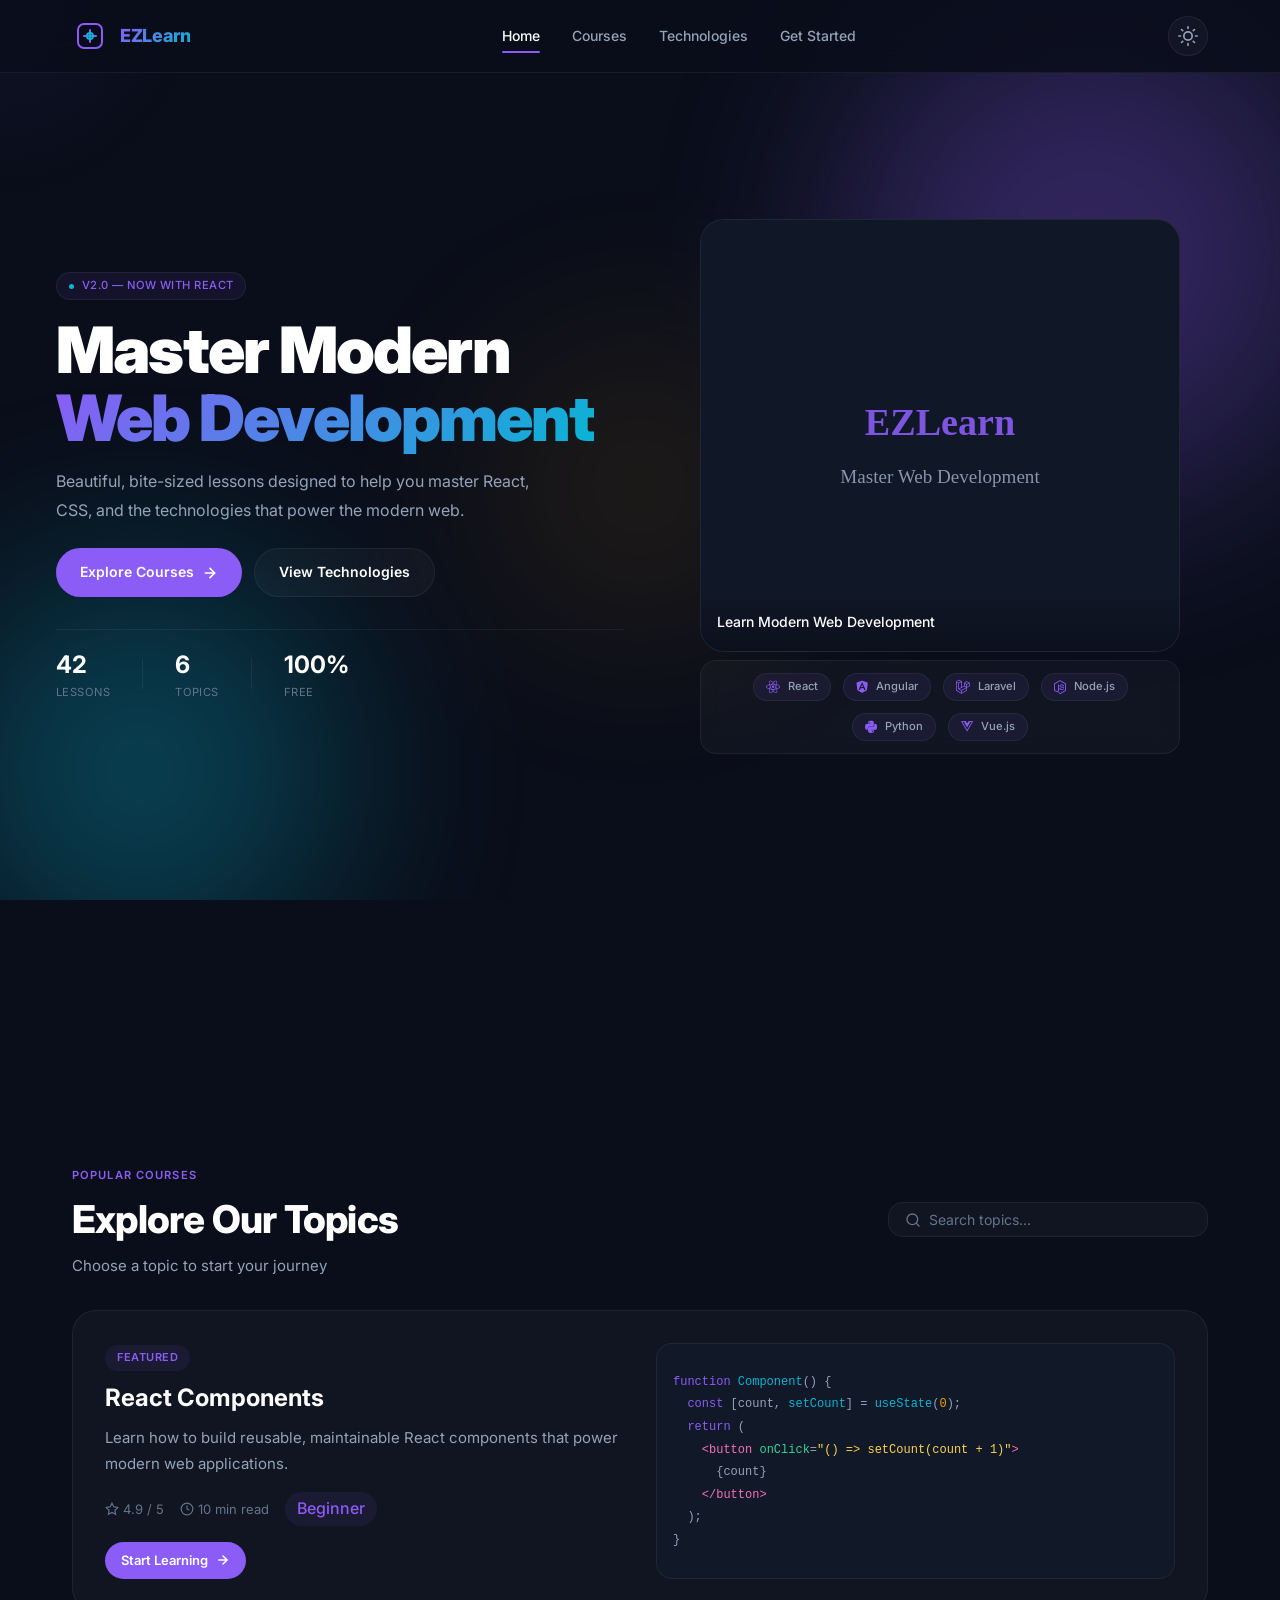
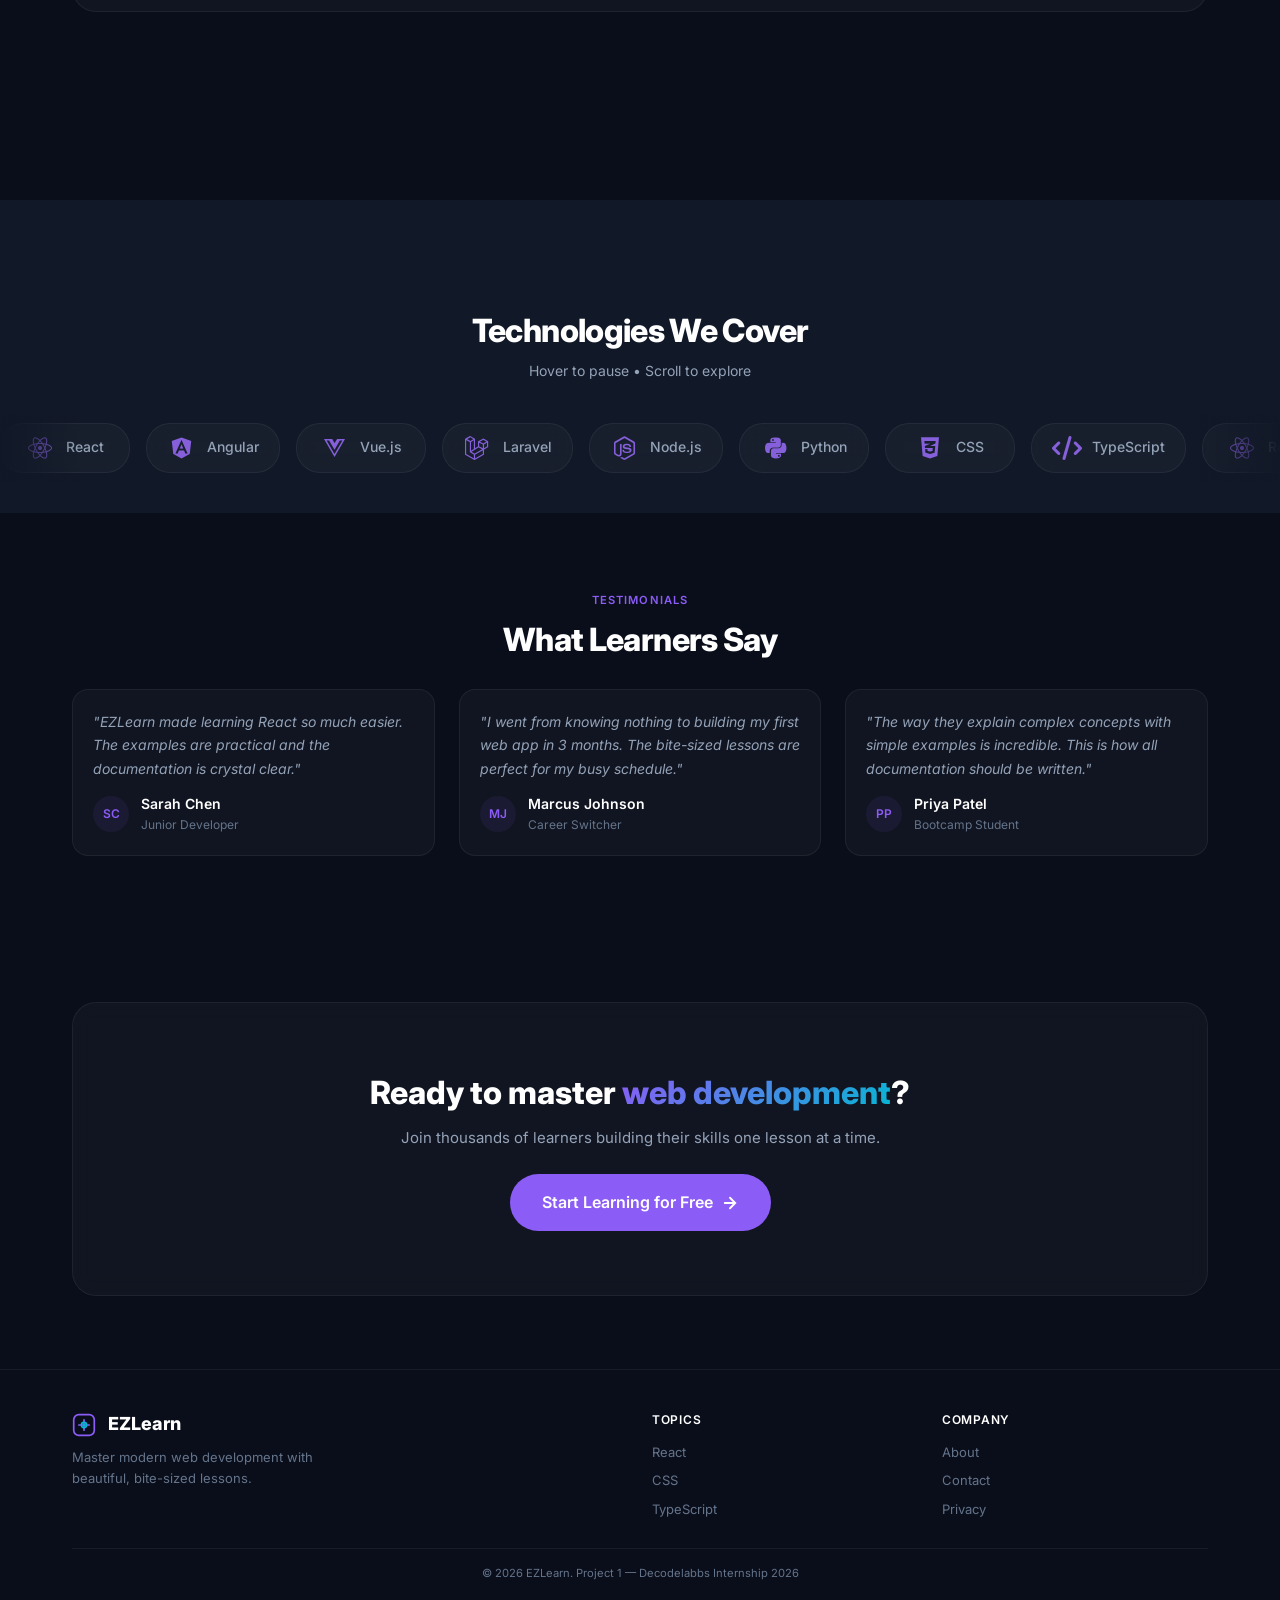
==== index.html @ 5c8d4ee7 "Week 1 Project is Done" ====
<!DOCTYPE html>
<html lang="en">
<head>
    <meta charset="UTF-8" />
    <meta name="viewport" content="width=device-width, initial-scale=1.0" />
    <meta name="description" content="EZLearn — Master modern web development with beautiful, bite-sized lessons." />
    <meta name="theme-color" content="#0A0E1A" />
    <title>EZLearn — Master Modern Web Development</title>
    <link href="https://fonts.googleapis.com/css2?family=Inter:wght@300;400;500;600;700;800;900&family=JetBrains+Mono:wght@400;500&display=swap" rel="stylesheet" />
    <link rel="stylesheet" href="https://cdnjs.cloudflare.com/ajax/libs/font-awesome/6.4.0/css/all.min.css" />
    <link rel="stylesheet" href="css/style.css">
</head>
<body>
    <div class="cursor-glow" id="cursorGlow"></div>

   <!-- NavBar -->
    <nav class="nav" role="navigation" aria-label="Main navigation">
        <div class="container nav-inner">
            <div class="nav-logo">
                <div class="nav-logo-icon">
                    <svg width="28" height="28" viewBox="0 0 28 28" fill="none">
                        <rect x="2" y="2" width="24" height="24" rx="6" stroke="#8B5CF6" stroke-width="2" />
                        <path d="M14 8L14 20M8 14L20 14" stroke="#8B5CF6" stroke-width="2" stroke-linecap="round" />
                        <circle cx="14" cy="14" r="3" stroke="#06B6D4" stroke-width="2" />
                        <circle cx="14" cy="14" r="1.5" fill="#06B6D4" />
                    </svg>
                </div>
                <span class="nav-logo-text">EZLearn</span>
            </div>

            <div class="nav-links">
                <a href="#home" class="nav-link nav-link--active">Home</a>
                <a href="#featured" class="nav-link">Courses</a>
                <a href="#tech-strip" class="nav-link">Technologies</a>
                <a href="#cta" class="nav-link">Get Started</a>
            </div>

            <div class="nav-controls">
                <button class="nav-theme-btn" id="themeToggle" aria-label="Toggle theme">
                    <svg width="20" height="20" viewBox="0 0 24 24" fill="none" stroke="currentColor" stroke-width="2" stroke-linecap="round">
                        <circle cx="12" cy="12" r="5" />
                        <path d="M12 1v2M12 21v2M4.22 4.22l1.42 1.42M18.36 18.36l1.42 1.42M1 12h2M21 12h2M4.22 19.78l1.42-1.42M18.36 5.64l1.42-1.42" />
                    </svg>
                </button>
                <button class="nav-menu-btn" id="toggleMenu" aria-label="Toggle menu">
                    <svg width="24" height="24" viewBox="0 0 24 24" fill="none" stroke="currentColor" stroke-width="2" stroke-linecap="round">
                        <path d="M3 12h18M3 6h18M3 18h18" />
                    </svg>
                </button>
            </div>
        </div>
    </nav>

    <div class="mobile-menu" id="mobileMenu">
        <ul>
            <li><a href="#home" class="nav-link nav-link--active">Home</a></li>
            <li><a href="#featured" class="nav-link">Courses</a></li>
            <li><a href="#tech-strip" class="nav-link">Technologies</a></li>
            <li><a href="#cta" class="nav-link">Get Started</a></li>
        </ul>
    </div>

   <!-- Hero section -->
    <section class="hero section-snap" id="home" aria-label="Hero section">
        <div class="container hero-inner">
            <div class="hero-orb hero-orb--1"></div>
            <div class="hero-orb hero-orb--2"></div>
            <div class="hero-orb hero-orb--3"></div>

            <!-- Left Content -->
            <div class="hero-content">
                <span class="hero-badge">
                    <span class="hero-badge-dot"></span>
                    v2.0 — Now with React
                </span>

                <h1 class="hero-title">
                    Master Modern
                    <span class="hero-title-highlight">Web Development</span>
                </h1>

                <p class="hero-subtitle">
                    Beautiful, bite-sized lessons designed to help you master React,
                    CSS, and the technologies that power the modern web.
                </p>

                <div class="hero-actions">
                    <a href="#featured" class="btn btn--primary btn--arrow">
                        Explore Courses
                        <svg width="16" height="16" viewBox="0 0 24 24" fill="none" stroke="currentColor" stroke-width="2.5" stroke-linecap="round">
                            <path d="M5 12h14M12 5l7 7-7 7" />
                        </svg>
                    </a>
                    <a href="#tech-strip" class="btn btn--glass">View Technologies</a>
                </div>

                <div class="hero-stats">
                    <div class="hero-stat">
                        <span class="hero-stat-number" id="statCount">0</span>
                        <span class="hero-stat-label">Lessons</span>
                    </div>
                    <div class="hero-stat-divider"></div>
                    <div class="hero-stat">
                        <span class="hero-stat-number">6</span>
                        <span class="hero-stat-label">Topics</span>
                    </div>
                    <div class="hero-stat-divider"></div>
                    <div class="hero-stat">
                        <span class="hero-stat-number">100%</span>
                        <span class="hero-stat-label">Free</span>
                    </div>
                </div>
            </div>

            <!-- Right - Image Tech Strip -->
            <div class="hero-visual">
                <div class="hero-image-wrapper">
                    <img src="data:image/svg+xml,%3Csvg xmlns='http://www.w3.org/2000/svg' viewBox='0 0 400 360'%3E%3Crect fill='%23111827' width='400' height='360'/%3E%3Ctext x='200' y='180' text-anchor='middle' fill='%238B5CF6' font-family='Inter' font-size='32' font-weight='700'%3EEZLearn%3C/text%3E%3Ctext x='200' y='220' text-anchor='middle' fill='%2394A3B8' font-family='Inter' font-size='16'%3EMaster Web Development%3C/text%3E%3C/svg%3E" alt="EZLearn - Web Development" />
                    <div class="hero-image-overlay">
                        <span>Learn Modern Web Development</span>
                    </div>
                </div>

                <!-- Tech Strip Below Image -->
                <div class="hero-tech-strip" id="heroTechStrip">
                    <!-- Rendered by JavaScript -->
                </div>
            </div>
        </div>
    </section>

    <!-- Course section  -->
    <section class="featured-section section-snap" id="featured" aria-label="Featured courses">
        <div class="container featured-section-inner">
            <div class="featured-header">
                <div class="featured-header-top">
                    <div class="featured-header-left">
                        <div class="section-header">
                            <span class="section-header-label">Popular Courses</span>
                            <h2 class="section-header-title">Explore Our Topics</h2>
                            <p class="section-header-subtitle">Choose a topic to start your journey</p>
                        </div>
                    </div>
                    <div class="featured-header-right">
    <!-- Search elements -->
    <div class="search-container-wrapper">
        <div class="search-box">
            <svg class="search-box-icon" width="16" height="16" viewBox="0 0 24 24" fill="none" stroke="currentColor" stroke-width="2" stroke-linecap="round">
                <circle cx="11" cy="11" r="8" />
                <path d="M21 21l-4.35-4.35" />
            </svg>
            <input type="text" class="search-box-input" id="searchInput" placeholder="Search topics..." aria-label="Search for topics" />  
        </div>

        <div class="searchResults" id="searchResults">
            <ul id="searchResultsList"></ul>
        </div>
    </div>

    <!-- <a href="#" class="btn btn--primary btn--sm btn--arrow">
        All Courses
        <svg width="14" height="14" viewBox="0 0 24 24" fill="none" stroke="currentColor" stroke-width="2.5" stroke-linecap="round">
            <path d="M5 12h14M12 5l7 7-7 7" />
        </svg>
    </a> -->
</div>

                </div>
            </div>

            <!-- Featured Course Card -->
            <div class="featured-card glass">
                <div class="featured-card-content">
                    <span class="featured-card-tag">Featured</span>
                    <h3 class="featured-card-title">React Components</h3>
                    <p class="featured-card-description">
                        Learn how to build reusable, maintainable React components that
                        power modern web applications.
                    </p>
                    <div class="featured-card-meta">
                        <span class="featured-card-meta-item">
                            <svg width="14" height="14" viewBox="0 0 24 24" fill="none" stroke="currentColor" stroke-width="2">
                                <polygon points="12 2 15.09 8.26 22 9.27 17 14.14 18.18 21.02 12 17.77 5.82 21.02 7 14.14 2 9.27 8.91 8.26 12 2" />
                            </svg>
                            4.9 / 5
                        </span>
                        <span class="featured-card-meta-item">
                            <svg width="14" height="14" viewBox="0 0 24 24" fill="none" stroke="currentColor" stroke-width="2">
                                <circle cx="12" cy="12" r="10" />
                                <polyline points="12 6 12 12 16 14" />
                            </svg>
                            10 min read
                        </span>
                        <span class="featured-card-meta-item--badge">Beginner</span>
                    </div>
                    <a href="courses.html?course=react" class="btn btn--primary btn--sm btn--arrow">
                        Start Learning
                        <svg width="14" height="14" viewBox="0 0 24 24" fill="none" stroke="currentColor" stroke-width="2.5" stroke-linecap="round">
                            <path d="M5 12h14M12 5l7 7-7 7" />
                        </svg>
                    </a>
                </div>
                <div class="featured-card-visual">
                    <div class="featured-card-code">
                        <pre><code><span class="code-keyword">function</span> <span class="code-function">Component</span>() {
  <span class="code-keyword">const</span> [count, <span class="code-function">setCount</span>] = <span class="code-function">useState</span>(<span class="code-number">0</span>);
  <span class="code-keyword">return</span> (
    <span class="code-tag">&lt;button</span> <span class="code-attr">onClick</span>=<span class="code-string">"() => setCount(count + 1)"</span><span class="code-tag">&gt;</span>
      {count}
    <span class="code-tag">&lt;/button&gt;</span>
  );
}</code></pre>
                    </div>
                </div>
            </div>
        </div>
    </section>

   <!-- Courses Strip -->
    <section class="courses-strip-section section-snap" id="tech-strip" aria-label="Technology strip">
        <div class="strip-wrapper">
            <div class="strip-title">
                <h2>Technologies We Cover</h2>
                <p>Hover to pause • Scroll to explore</p>
            </div>

            <div class="strip-container">
                <div class="strip-track" id="stripTrack">
                    <!-- Rendered by JavaScript -->
                </div>
            </div>
        </div>
    </section>

   <!-- Testomonials -->
    <section class="testimonials-section section-snap" aria-label="Testimonials">
        <div class="container">
            <div class="section-header">
                <span class="section-header-label">Testimonials</span>
                <h2 class="section-header-title">What Learners Say</h2>
            </div>

            <div class="testimonials-grid" id="testimonialsGrid">
                <!-- Rendered by JavaScript -->
            </div>
        </div>
    </section>

    <!-- Get started section -CTA -->
    <section class="cta-section section-snap" id="cta" aria-label="Get started">
        <div class="container">
            <div class="cta-section-inner">
                <div class="cta-section-content">
                    <h2 class="cta-section-title">
                        Ready to master
                        <span class="cta-section-highlight">web development</span>?
                    </h2>
                    <p class="cta-section-subtitle">
                        Join thousands of learners building their skills one lesson at a time.
                    </p>
                    <a href="#featured" class="btn btn--primary btn--lg btn--arrow">
                        Start Learning for Free
                        <svg width="18" height="18" viewBox="0 0 24 24" fill="none" stroke="currentColor" stroke-width="2.5" stroke-linecap="round">
                            <path d="M5 12h14M12 5l7 7-7 7" />
                        </svg>
                    </a>
                </div>
            </div>
        </div>
    </section>

    <!-- Footer -->
    <footer class="footer" role="contentinfo">
        <div class="container footer-inner">
            <div class="footer-brand">
                <div class="footer-logo">
                    <svg width="24" height="24" viewBox="0 0 28 28" fill="none">
                        <rect x="2" y="2" width="24" height="24" rx="6" stroke="#8B5CF6" stroke-width="2" />
                        <path d="M14 8L14 20M8 14L20 14" stroke="#8B5CF6" stroke-width="2" stroke-linecap="round" />
                        <circle cx="14" cy="14" r="3" stroke="#06B6D4" stroke-width="2" />
                        <circle cx="14" cy="14" r="1.5" fill="#06B6D4" />
                    </svg>
                    <span>EZLearn</span>
                </div>
                <p class="footer-description">
                    Master modern web development with beautiful, bite-sized lessons.
                </p>
            </div>

            <div class="footer-links">
                <div class="footer-link-group">
                    <span class="footer-link-group-title">Topics</span>
                    <a href="#" class="footer-link">React</a>
                    <a href="#" class="footer-link">CSS</a>
                    <a href="#" class="footer-link">TypeScript</a>
                </div>
                <div class="footer-link-group">
                    <span class="footer-link-group-title">Company</span>
                    <a href="#" class="footer-link">About</a>
                    <a href="#" class="footer-link">Contact</a>
                    <a href="#" class="footer-link">Privacy</a>
                </div>
            </div>
        </div>

        <div class="container">
            <div class="footer-bottom">
                <span>&copy; <span id="currentYear"></span> EZLearn. Project 1 — Decodelabbs Internship 2026</span>
            </div>
        </div>
    </footer>

    <script type="module" src="js/data.js"></script>
    <script type="module" src="js/script.js"></script>
</body>
</html>
---- css/style.css ----
/* Variables */
:root {
    --color-bg: #0A0E1A;
    --color-bg-secondary: #111827;
    /* --color-bg-secondary: #00040eda; */
    --color-surface: rgba(255, 255, 255, 0.03);
    --color-surface-hover: rgba(255, 255, 255, 0.06);
    --color-border: rgba(255, 255, 255, 0.06);
    --color-border-hover: rgba(255, 255, 255, 0.12);

    --color-primary: #8B5CF6;
    --color-primary-hover: #7C3AED;
    --color-primary-glow: rgba(139, 92, 246, 0.25);
    --color-primary-soft: rgba(139, 92, 246, 0.08);

    --color-secondary: #06B6D4;
    --color-secondary-glow: rgba(6, 182, 212, 0.15);

    --color-accent: #F59E0B;

    --color-text-primary: #FFFFFF;
    --color-text-secondary: #94A3B8;
    --color-text-muted: #64748B;

    --font-display: 'Inter', -apple-system, sans-serif;
    --font-mono: 'JetBrains Mono', monospace;

    --space-1: 4px;
    --space-2: 8px;
    --space-3: 12px;
    --space-4: 16px;
    --space-5: 20px;
    --space-6: 24px;
    --space-8: 32px;
    --space-10: 40px;
    --space-12: 48px;
    --space-16: 64px;
    --space-20: 80px;

    --radius-sm: 8px;
    --radius-md: 16px;
    --radius-lg: 24px;
    --radius-xl: 32px;
    --radius-full: 9999px;

    --duration-fast: 150ms;
    --duration-base: 300ms;
    --duration-slow: 500ms;
    --ease-out: cubic-bezier(0.22, 1, 0.36, 1);
    --ease-in-out: cubic-bezier(0.65, 0, 0.35, 1);

    --container-max: 1200px;
    --container-padding: var(--space-4);
    --header-height: 73px;
}
/* lightTheme */
body.dark {
    --color-bg: #FFFFFF;
    --color-bg-secondary: #F1F5F9;
    --color-surface: rgba(0, 0, 0, 0.03);
    --color-surface-hover: rgba(0, 0, 0, 0.06);
    --color-border: rgba(0, 0, 0, 0.06);
    --color-border-hover: rgba(0, 0, 0, 0.12);
    --color-text-primary: #0A0E1A;
    --color-text-secondary: #475569;
    --color-text-muted: #94A3B8;
}

/* Global rest*/
*,
*::before,
*::after {
    box-sizing: border-box;
    margin: 0;
    padding: 0;
}

html {
    scroll-behavior: smooth;
    scroll-snap-type: y mandatory;
    overflow-y: scroll;
    -webkit-text-size-adjust: 100%;
}

body {
    min-height: 100vh;
    font-family: var(--font-display);
    font-size: 1rem;
    line-height: 1.6;
    color: var(--color-text-primary);
    background: var(--color-bg);
    -webkit-font-smoothing: antialiased;
    -moz-osx-font-smoothing: grayscale;
    overflow-x: hidden;
    transition: background 0.3s ease, color 0.3s ease;
}

::selection {
    background: var(--color-primary);
    color: white;
}
/* ScrollBar */
::-webkit-scrollbar {
    width: 4px;
    height: 4px;
}

::-webkit-scrollbar-track {
    background: var(--color-bg-secondary);
}

::-webkit-scrollbar-thumb {
    background: var(--color-primary);
    border-radius: var(--radius-full);
}

::-webkit-scrollbar-thumb:hover {
    background: var(--color-primary-hover);
}

/*Container */
.container {
    max-width: var(--container-max);
    margin: 0 auto;
    padding: 0 var(--container-padding);
    width: 100%;
}

/* CURSOR GLOW                             */
.cursor-glow {
    position: fixed;
    top: 0;
    left: 0;
    width: 400px;
    height: 400px;
    border-radius: 50%;
    pointer-events: none;
    z-index: 0;
    background: radial-gradient(circle, rgba(139, 92, 246, 0.06) 0%, transparent 70%);
    transform: translate(-50%, -50%);
    transition: none;
    will-change: transform;
}

body.dark .cursor-glow {
    background: radial-gradient(circle, rgba(139, 92, 246, 0.1) 0%, transparent 70%);
}
/* navbar */
.nav {
    position: fixed;
    top: 0;
    left: 0;
    right: 0;
    z-index: 1000;
    padding: var(--space-4) 0;
    background: rgba(10, 14, 26, 0.85);
    backdrop-filter: blur(20px);
    -webkit-backdrop-filter: blur(20px);
    border-bottom: 1px solid var(--color-border);
    transition: all var(--duration-base) var(--ease-out);
    height: var(--header-height);
}

body.dark .nav {
    background: rgba(255, 255, 255, 0.85);
}

.nav-inner {
    display: flex;
    align-items: center;
    justify-content: space-between;
    height: 100%;
}

.nav-logo {
    display: flex;
    align-items: center;
    gap: var(--space-3);
    text-decoration: none;
    color: var(--color-text-primary);
}

.nav-logo-icon {
    display: flex;
    align-items: center;
    justify-content: center;
    width: 36px;
    height: 36px;
}

.nav-logo-text {
    font-weight: 800;
    font-size: 1.125rem;
    letter-spacing: -0.02em;
    background: linear-gradient(135deg, var(--color-primary), var(--color-secondary));
    -webkit-background-clip: text;
    -webkit-text-fill-color: transparent;
}

.nav-links {
    display: none;
    align-items: center;
    gap: var(--space-8);
}

.nav-link {
    font-size: 0.875rem;
    font-weight: 500;
    color: var(--color-text-secondary);
    text-decoration: none;
    transition: all var(--duration-fast) var(--ease-out);
    position: relative;
    cursor: pointer;
    padding: var(--space-1) 0;
}

.nav-link::after {
    content: '';
    position: absolute;
    bottom: -2px;
    left: 0;
    width: 0;
    height: 2px;
    background: var(--color-primary);
    transition: width var(--duration-base) var(--ease-out);
    border-radius: var(--radius-full);
}

.nav-link:hover,
.nav-link--active {
    color: var(--color-text-primary);
}

.nav-link:hover::after,
.nav-link--active::after {
    width: 100%;
}

.nav-controls {
    display: flex;
    align-items: center;
    gap: var(--space-2);
}

.nav-theme-btn,
.nav-menu-btn {
    width: 40px;
    height: 40px;
    border-radius: var(--radius-full);
    border: 1px solid var(--color-border);
    background: var(--color-surface);
    color: var(--color-text-secondary);
    cursor: pointer;
    display: flex;
    align-items: center;
    justify-content: center;
    transition: all var(--duration-fast) var(--ease-out);
}

.nav-theme-btn:hover,
.nav-menu-btn:hover {
    background: var(--color-surface-hover);
    border-color: var(--color-border-hover);
    color: var(--color-text-primary);
}

body.dark .nav-theme-btn,
body.dark .nav-menu-btn {
    background: rgba(0, 0, 0, 0.05);
}

body.dark .nav-theme-btn:hover,
body.dark .nav-menu-btn:hover {
    background: rgba(0, 0, 0, 0.1);
}

/* Mobile Menu */
.mobile-menu {
    display: none;
    position: fixed;
    top: var(--header-height);
    left: 0;
    right: 0;
    background: rgba(10, 14, 26, 0.98);
    backdrop-filter: blur(20px);
    -webkit-backdrop-filter: blur(20px);
    border-bottom: 1px solid var(--color-border);
    padding: var(--space-6) var(--space-4);
    z-index: 99;
    animation: slideDown 0.3s var(--ease-out);
}

body.dark .mobile-menu {
    background: rgba(255, 255, 255, 0.98);
}

.mobile-menu.active {
    display: block;
}

@keyframes slideDown {
    0% {
        transform: translateY(-20px);
        opacity: 0;
    }

    100% {
        transform: translateY(0);
        opacity: 1;
    }
}

.mobile-menu ul {
    list-style: none;
}

.mobile-menu ul li {
    padding: var(--space-3) 0;
    border-bottom: 1px solid var(--color-border);
}

.mobile-menu ul li:last-child {
    border-bottom: none;
}

.mobile-menu ul li a {
    color: var(--color-text-secondary);
    text-decoration: none;
    font-size: 1rem;
    font-weight: 500;
    transition: color var(--duration-fast) var(--ease-out);
    display: block;
}

.mobile-menu ul li a:hover {
    color: var(--color-text-primary);
}

/* section snap */
.section-snap {
    scroll-snap-align: start;
    height: auto;
    display: flex;
    align-items: center;
    position: relative;
    padding-top: var(--header-height);
    overflow: hidden;
}

/* Hero section */
.hero {
    position: relative;
    overflow: hidden;
    min-height: 100vh;
    display: flex;
    align-items: center;
    padding-top: var(--header-height);
}

.hero-inner {
    display: grid;
    grid-template-columns: 1fr;
    gap: var(--space-8);
    align-items: center;
    position: relative;
    z-index: 1;
    padding: var(--space-4);
}

.hero-orb {
    position: absolute;
    border-radius: 50%;
    filter: blur(100px);
    pointer-events: none;
    opacity: 0.3;
}

.hero-orb--1 {
    width: 500px;
    height: 500px;
    top: -200px;
    right: -100px;
    background: var(--color-primary);
    animation: orbFloat 10s ease-in-out infinite;
}

.hero-orb--2 {
    width: 400px;
    height: 400px;
    bottom: -200px;
    left: -100px;
    background: var(--color-secondary);
    animation: orbFloat 12s ease-in-out infinite reverse;
}

.hero-orb--3 {
    width: 300px;
    height: 300px;
    top: 50%;
    left: 50%;
    transform: translate(-50%, -50%);
    background: var(--color-accent);
    opacity: 0.1;
    animation: orbPulse 8s ease-in-out infinite;
}

@keyframes orbFloat {

    0%,
    100% {
        transform: translate(0, 0) scale(1);
    }

    50% {
        transform: translate(40px, -40px) scale(1.1);
    }
}

@keyframes orbPulse {

    0%,
    100% {
        transform: translate(-50%, -50%) scale(1);
        opacity: 0.1;
    }

    50% {
        transform: translate(-50%, -50%) scale(1.4);
        opacity: 0.2;
    }
}

/* Hero Left Content */
.hero-content {
    max-width: 620px;
    position: relative;
    z-index: 2;
}

.hero-badge {
    display: inline-flex;
    align-items: center;
    gap: var(--space-2);
    padding: var(--space-1) var(--space-3);
    border-radius: var(--radius-full);
    background: var(--color-primary-soft);
    border: 1px solid var(--color-border);
    font-size: 0.7rem;
    font-weight: 500;
    color: var(--color-primary);
    letter-spacing: 0.04em;
    text-transform: uppercase;
    margin-bottom: var(--space-4);
    animation: fadeUp 0.8s var(--ease-out) forwards;
    opacity: 0;
    transform: translateY(20px);
}

.hero-badge-dot {
    width: 5px;
    height: 5px;
    border-radius: 50%;
    background: var(--color-secondary);
    animation: pulseDot 2s ease-in-out infinite;
}

@keyframes pulseDot {

    0%,
    100% {
        opacity: 1;
        transform: scale(1);
    }

    50% {
        opacity: 0.3;
        transform: scale(0.8);
    }
}

.hero-title {
    font-size: clamp(2.2rem, 5vw, 4rem);
    font-weight: 900;
    line-height: 1.05;
    letter-spacing: -0.03em;
    margin-bottom: var(--space-4);
    animation: fadeUp 0.8s var(--ease-out) 0.1s forwards;
    opacity: 0;
    transform: translateY(20px);
}

.hero-title-highlight {
    background: linear-gradient(135deg, var(--color-primary), var(--color-secondary));
    -webkit-background-clip: text;
    -webkit-text-fill-color: transparent;
}

.hero-subtitle {
    font-size: clamp(1rem, 1.2vw, 1.125rem);
    color: var(--color-text-secondary);
    max-width: 500px;
    margin-bottom: var(--space-6);
    line-height: 1.8;
    animation: fadeUp 0.8s var(--ease-out) 0.2s forwards;
    opacity: 0;
    transform: translateY(20px);
}

.hero-actions {
    display: flex;
    flex-wrap: wrap;
    gap: var(--space-3);
    margin-bottom: var(--space-8);
    animation: fadeUp 0.8s var(--ease-out) 0.3s forwards;
    opacity: 0;
    transform: translateY(20px);
}

.hero-stats {
    display: flex;
    align-items: center;
    gap: var(--space-6);
    padding-top: var(--space-4);
    border-top: 1px solid var(--color-border);
    animation: fadeUp 0.8s var(--ease-out) 0.4s forwards;
    opacity: 0;
    transform: translateY(20px);
    flex-wrap: wrap;
}

.hero-stat {
    display: flex;
    flex-direction: column;
}

.hero-stat-number {
    font-size: clamp(1.25rem, 2vw, 1.5rem);
    font-weight: 700;
    color: var(--color-text-primary);
}

.hero-stat-label {
    font-size: 0.7rem;
    color: var(--color-text-muted);
    letter-spacing: 0.04em;
    text-transform: uppercase;
}

.hero-stat-divider {
    width: 1px;
    height: 30px;
    background: var(--color-border);
}

/* Hero Right - Image & Tech Strip */
.hero-visual {
    position: relative;
    z-index: 2;
    display: flex;
    flex-direction: column;
    align-items: center;
    gap: var(--space-2);
}

.hero-image-wrapper {
    position: relative;
    width: 100%;
    max-width: 480px;
    border-radius: var(--radius-lg);
    overflow: hidden;
    border: 1px solid var(--color-border);
    background: var(--color-bg-secondary);
    background-image: url("https://images.unsplash.com/photo-1612383401597-cdfb8bdfa0d9?w=500&auto=format&fit=crop&q=60&ixlib=rb-4.1.0&ixid=M3wxMjA3fDB8MHxzZWFyY2h8NHx8ZGFyayUyMGNvbXB1dGVyfGVufDB8fDB8fHww");
    background-position: center;
    background-size: cover;
    padding: 0 !important;
}

.hero-image-wrapper img {
    width: 100%;
    height: 100%;
    object-fit: cover;
    display: block;
    opacity: 0.9;
}

.hero-image-overlay {
    position: absolute;
    bottom: 0;
    left: 0;
    right: 0;
    padding: var(--space-4);
    background: linear-gradient(to top, rgba(10, 14, 26, 0.8), transparent);
}

body.dark .hero-image-overlay {
    background: linear-gradient(to top, rgba(255, 255, 255, 0.8), transparent);
}

.hero-image-overlay span {
    font-size: 0.875rem;
    font-weight: 500;
    color: var(--color-text-primary);
}

/* Tech strip bottom of hero image */
.hero-tech-strip {
    display: flex;
    gap: var(--space-3);
    flex-wrap: wrap;
    justify-content: center;
    padding: var(--space-3) var(--space-4);
    background: var(--color-surface);
    border: 1px solid var(--color-border);
    border-radius: var(--radius-md);
    backdrop-filter: blur(10px);
    -webkit-backdrop-filter: blur(10px);
    width: 100%;
    max-width: 480px;
}

.hero-tech-item {
    display: flex;
    align-items: center;
    gap: var(--space-2);
    padding: var(--space-1) var(--space-3);
    border-radius: var(--radius-full);
    background: var(--color-primary-soft);
    border: 1px solid var(--color-border);
    transition: all var(--duration-fast) var(--ease-out);
}

.hero-tech-item:hover {
    transform: translateY(-2px);
    border-color: var(--color-primary);
    background: var(--color-primary-soft);
}

.hero-tech-item i {
    font-size: 0.875rem;
    color: var(--color-primary);
}

.hero-tech-item span {
    font-size: 0.7rem;
    font-weight: 500;
    color: var(--color-text-secondary);
}

.hero-tech-item:hover span {
    color: var(--color-text-primary);
}

@keyframes fadeUp {
    to {
        opacity: 1;
        transform: translateY(0);
    }
}

/* buttons */
.btn {
    display: inline-flex;
    align-items: center;
    justify-content: center;
    gap: var(--space-2);
    padding: var(--space-3) var(--space-6);
    border: none;
    border-radius: var(--radius-full);
    font-weight: 600;
    font-size: 0.875rem;
    cursor: pointer;
    transition: all var(--duration-fast) var(--ease-out);
    text-decoration: none;
    position: relative;
    overflow: hidden;
}

.btn--primary {
    background: var(--color-primary);
    color: white;
}

.btn--primary::before {
    content: '';
    position: absolute;
    inset: 0;
    background: linear-gradient(135deg, var(--color-primary-hover), var(--color-secondary));
    opacity: 0;
    transition: opacity var(--duration-fast) var(--ease-out);
    background-clip: text;
}

.btn--primary:hover::before {
    color:white;
    opacity: 1;
}

.btn--primary:hover {
    transform: translateY(-2px);
    box-shadow: 0 8px 32px var(--color-primary-glow);
}

.btn--primary * {
    position: relative;
    z-index: 1;
}

.btn--glass {
    background: var(--color-surface);
    border: 1px solid var(--color-border);
    color: var(--color-text-primary);
}

.btn--glass:hover {
    background: var(--color-surface-hover);
    border-color: var(--color-border-hover);
    transform: translateY(-2px);
}

.btn--sm {
    padding: var(--space-2) var(--space-4);
    font-size: 0.8125rem;
}

.btn--lg {
    padding: var(--space-4) var(--space-8);
    font-size: 1rem;
}

.btn--arrow {
    gap: var(--space-2);
}

.btn--arrow svg {
    transition: transform var(--duration-fast) var(--ease-out);
}

.btn--arrow:hover svg {
    transform: translateX(4px);
}

/* Features Section  */
.featured-section {
    min-height: 100vh;
    display: flex;
    align-items: center;
    padding-top: var(--header-height);
    position: relative;
}

.featured-section-inner {
    width: 100%;
    padding: var(--space-8);
}

.featured-header {
    display: flex;
    flex-direction: column;
    gap: var(--space-4);
    margin-bottom: var(--space-8);
}

.featured-header-top {
    display: flex;
    flex-direction: column;
    gap: var(--space-4);
}

.featured-header-left {
    flex: 1;
}

.featured-header-left .section-header {
    text-align: left;
    margin-bottom: 0;
}

.featured-header-left .section-header-title {
    font-size: clamp(1.8rem, 3vw, 2.5rem);
}

.featured-header-right {
    display: flex;
    align-items: center;
    gap: var(--space-4);
   
}

.search-container-wrapper {
    position: relative;
    flex: 1;
    min-width: 180px; 
}

.search-box {
    display: flex;
    align-items: center;
    background: var(--color-surface);
    border: 1px solid var(--color-border);
    border-radius: 15px;
    padding: 0 var(--space-4);
    transition: all var(--duration-base) var(--ease-out);
    width: 100%;
}
.search-box {
    display: flex;
    align-items: center;
    background: var(--color-surface);
    border: 1px solid var(--color-border);
    border-radius: 15px;
    padding: 0 var(--space-4);
    transition: all var(--duration-base) var(--ease-out);
    flex: 1;
}

.search-box:focus-within {
    border-color: var(--color-primary);
    box-shadow: 0 0 0 4px var(--color-primary-soft);
}

.search-box-icon {
    color: var(--color-text-muted);
    flex-shrink: 0;
    margin-right: var(--space-2);
}

.search-box-input {
    flex: 1;
    padding: var(--space-2) 0;
    border: none;
    background: transparent;
    color: var(--color-text-primary);
    font-size: 0.875rem;
    outline: none;
    font-family: var(--font-display);
    position: relative;
    z-index: 100;
}

.search-box-input::placeholder {
    color: var(--color-text-muted);
}
.searchResults {
    display: none; 
    position: absolute;
    top: 100%; 
    left: 0;
    right: 0;
    width: 100%; 
    margin-top: var(--space-2); 
    z-index: 180; 
    
    background-color: var(--color-bg-secondary);
    border: 1px solid var(--color-border);
    border-radius: 0 0 15px 15px;
    padding: var(--space-4);
    box-shadow: 0 4px 12px rgba(0, 0, 0, 0.1);
}

.searchResults li {
    list-style: none;
    line-height: var(--space-8);
    border-bottom: 0.5px solid var(--color-surface);
    padding: var(--space-2);
    transition: var(--duration-fast);
    border-radius: 5px;
}

.searchResults li:hover {
    background-color: var(--color-border-hover);
}
.searchResults li a{
    color:var(--color-text-primary);
    text-decoration: none;
}
@media (min-width: 768px) { 
    .searchResults {
        margin-top: var(--space-3); 
    }
}

/*  */

.featured-card {
    display: grid;
    grid-template-columns: 1fr;
    gap: var(--space-6);
    padding: var(--space-6);
    background: var(--color-surface);
    border: 1px solid var(--color-border);
    border-radius: var(--radius-lg);
    transition: all var(--duration-base) var(--ease-out);
}

.featured-card:hover {
    border-color: var(--color-border-hover);
}

.featured-card-tag {
    display: inline-block;
    padding: var(--space-1) var(--space-3);
    border-radius: var(--radius-full);
    font-size: 0.6875rem;
    font-weight: 600;
    color: var(--color-primary);
    background: var(--color-primary-soft);
    margin-bottom: var(--space-2);
    text-transform: uppercase;
    letter-spacing: 0.05em;
}

.featured-card-title {
    font-size: clamp(1.25rem, 2vw, 1.5rem);
    font-weight: 700;
    color: var(--color-text-primary);
    margin-bottom: var(--space-2);
}

.featured-card-description {
    font-size: 0.9375rem;
    color: var(--color-text-secondary);
    line-height: 1.7;
    margin-bottom: var(--space-4);
}

.featured-card-meta {
    display: flex;
    flex-wrap: wrap;
    align-items: center;
    gap: var(--space-4);
    margin-bottom: var(--space-4);
}

.featured-card-meta-item {
    display: flex;
    align-items: center;
    gap: var(--space-1);
    font-size: 0.8125rem;
    color: var(--color-text-muted);
}

.featured-card-meta-item svg {
    color: var(--color-text-muted);
    flex-shrink: 0;
}

.featured-card-meta-item--badge {
    padding: var(--space-1) var(--space-3);
    border-radius: var(--radius-full);
    background: var(--color-primary-soft);
    color: var(--color-primary);
    font-weight: 500;
}

.featured-card-visual {
    display: flex;
    align-items: center;
    justify-content: center;
    background: var(--color-bg-secondary);
    border-radius: var(--radius-md);
    padding: var(--space-4);
    overflow: hidden;
    border: 1px solid var(--color-border);
}

.featured-card-code {
    width: 100%;
    overflow-x: auto;
}

.featured-card-code pre {
    font-family: var(--font-mono);
    font-size: 0.75rem;
    line-height: 1.8;
    color: var(--color-text-secondary);
    white-space: pre-wrap;
}

.featured-card-code .code-keyword {
    color: var(--color-primary);
}

.featured-card-code .code-function {
    color: var(--color-secondary);
}

.featured-card-code .code-number {
    color: var(--color-accent);
}

.featured-card-code .code-tag {
    color: #F472B6;
}

.featured-card-code .code-attr {
    color: #34D399;
}

.featured-card-code .code-string {
    color: #FCD34D;
}

/* Header section */
.section-header {
    text-align: center;
    margin-bottom: var(--space-6);
}

.section-header-label {
    display: inline-block;
    font-size: 0.7rem;
    font-weight: 600;
    color: var(--color-primary);
    letter-spacing: 0.1em;
    text-transform: uppercase;
    margin-bottom: var(--space-1);
}

.section-header-title {
    font-size: clamp(1.5rem, 2.5vw, 2.2rem);
    font-weight: 800;
    color: var(--color-text-primary);
    letter-spacing: -0.02em;
    margin-bottom: var(--space-1);
}

.section-header-subtitle {
    font-size: 0.9375rem;
    color: var(--color-text-secondary);
}

/* Course trip section */
.courses-strip-section {
    height: auto;
    display: flex;
    align-items: center;
    padding-top: var(--header-height);
    position: relative;
    background: var(--color-bg-secondary);
    overflow: hidden;
}

.strip-wrapper {
    width: 100%;
    position: relative;
    padding: var(--space-8) 0;
}

.strip-title {
    text-align: center;
    margin-bottom: var(--space-8);
    position: relative;
    z-index: 2;
}

.strip-title h2 {
    font-size: clamp(1.5rem, 2.5vw, 2.2rem);
    font-weight: 800;
    color: var(--color-text-primary);
    letter-spacing: -0.02em;
}

.strip-title p {
    color: var(--color-text-secondary);
    font-size: 0.875rem;
    margin-top: var(--space-1);
}

.strip-container {
    position: relative;
    width: 100%;
    overflow: hidden;
    padding: var(--space-2) 0;
}

.strip-container::before,
.strip-container::after {
    content: '';
    position: absolute;
    top: 0;
    bottom: 0;
    width: 80px;
    z-index: 2;
    pointer-events: none;
}

.strip-container::before {
    left: 0;
    background: linear-gradient(to right, var(--color-bg-secondary), transparent);
}

.strip-container::after {
    right: 0;
    background: linear-gradient(to left, var(--color-bg-secondary), transparent);
}

.strip-track {
    display: flex;
    gap: var(--space-4);
    animation: scrollStrip 35s linear infinite;
    width: max-content;
}

.strip-track:hover {
    animation-play-state: paused;
}

.strip-item {
    display: flex;
    align-items: center;
    gap: var(--space-3);
    background: rgba(255, 255, 255, 0.03);
    border: 1px solid rgba(255, 255, 255, 0.06);
    border-radius: var(--radius-lg);
    padding: var(--space-3) var(--space-5);
    transition: all var(--duration-base) var(--ease-out);
    white-space: nowrap;
    flex-shrink: 0;
    backdrop-filter: blur(10px);
    -webkit-backdrop-filter: blur(10px);
    min-width: 130px;
    justify-content: center;
}

body.dark .strip-item {
    background: rgba(0, 0, 0, 0.03);
    border-color: rgba(0, 0, 0, 0.06);
}

.strip-item:hover {
    transform: scale(1.08);
    border-color: var(--color-primary);
    box-shadow: 0 0 40px var(--color-primary-glow);
    background: var(--color-primary-soft);
}

.strip-item-icon {
    font-size: 1.5rem;
    color: var(--color-primary);
    filter: grayscale(0.2);
    transition: filter var(--duration-base) var(--ease-out);
    width: 28px;
    text-align: center;
}

.strip-item:hover .strip-item-icon {
    filter: grayscale(0);
}

.strip-item-name {
    font-weight: 500;
    color: var(--color-text-secondary);
    font-size: 0.875rem;
    transition: color var(--duration-base) var(--ease-out);
}

.strip-item:hover .strip-item-name {
    color: var(--color-text-primary);
}

@keyframes scrollStrip {
    0% {
        transform: translateX(0);
    }

    100% {
        transform: translateX(-50%);
    }
}

/* Testimonial section */
.testimonials-section {
    height: auto;
    display: flex;
    align-items: center;
    padding: var(--header-height) var(--space-6);
    position: relative;
}

.testimonials-grid {
    display: grid;
    grid-template-columns: 1fr;
    gap: var(--space-4);
    margin-top: var(--space-6);
}

.testimonial-card {
    padding: var(--space-5);
    background: var(--color-surface);
    border: 1px solid var(--color-border);
    border-radius: var(--radius-md);
    transition: all var(--duration-base) var(--ease-out);
}

.testimonial-card:hover {
    border-color: var(--color-border-hover);
    transform: translateY(-2px);
    background: var(--color-surface-hover);
}

.testimonial-card-text {
    font-size: 0.875rem;
    color: var(--color-text-secondary);
    line-height: 1.7;
    font-style: italic;
    margin-bottom: var(--space-3);
}

.testimonial-card-author {
    display: flex;
    align-items: center;
    gap: var(--space-3);
}

.testimonial-card-avatar {
    width: 36px;
    height: 36px;
    border-radius: 50%;
    background: var(--color-primary-soft);
    display: flex;
    align-items: center;
    justify-content: center;
    font-weight: 600;
    color: var(--color-primary);
    font-size: 0.75rem;
}

.testimonial-card-name {
    font-weight: 600;
    font-size: 0.875rem;
    color: var(--color-text-primary);
}

.testimonial-card-role {
    font-size: 0.75rem;
    color: var(--color-text-muted);
}

/* CTA Section */
.cta-section {
    height: auto;
    display: flex;
    align-items: center;
    padding: var(--header-height) var(--space-6);
    position: relative;

}

.cta-section-inner {
    padding: var(--space-10) var(--space-6);
    text-align: center;
    border-radius: var(--radius-lg);
    background: var(--color-surface);
    border: 1px solid var(--color-border);
    backdrop-filter: blur(10px);
    -webkit-backdrop-filter: blur(10px);
    width: 100%;
}

.cta-section-title {
    font-size: clamp(1.5rem, 2.5vw, 2.2rem);
    font-weight: 800;
    color: var(--color-text-primary);
    margin-bottom: var(--space-2);
}

.cta-section-highlight {
    background: linear-gradient(135deg, var(--color-primary), var(--color-secondary));
    -webkit-background-clip: text;
    -webkit-text-fill-color: transparent;
}

.cta-section-subtitle {
    font-size: 0.9375rem;
    color: var(--color-text-secondary);
    margin-bottom: var(--space-6);
    max-width: 480px;
    margin-left: auto;
    margin-right: auto;
}

/* Footer */
.footer {
    padding: var(--space-10) 0 var(--space-6);
    border-top: 1px solid var(--color-border);
    background: var(--color-bg);
}

.footer-inner {
    display: grid;
    grid-template-columns: 1fr;
    gap: var(--space-6);
    margin-bottom: var(--space-6);
}

.footer-logo {
    display: flex;
    align-items: center;
    gap: var(--space-3);
    font-weight: 800;
    font-size: 1.125rem;
    color: var(--color-text-primary);
    margin-bottom: var(--space-2);
}

.footer-logo svg {
    flex-shrink: 0;
}

.footer-description {
    font-size: 0.8125rem;
    color: var(--color-text-muted);
    max-width: 280px;
}

.footer-links {
    display: grid;
    grid-template-columns: 1fr 1fr;
    gap: var(--space-6);
}

.footer-link-group-title {
    display: block;
    font-weight: 600;
    font-size: 0.75rem;
    color: var(--color-text-primary);
    margin-bottom: var(--space-2);
    text-transform: uppercase;
    letter-spacing: 0.06em;
}

.footer-link {
    display: block;
    font-size: 0.8125rem;
    color: var(--color-text-muted);
    text-decoration: none;
    padding: var(--space-1) 0;
    transition: color var(--duration-fast) var(--ease-out);
}

.footer-link:hover {
    color: var(--color-text-primary);
}

.footer-bottom {
    padding-top: var(--space-4);
    border-top: 1px solid var(--color-border);
    text-align: center;
    font-size: 0.7rem;
    color: var(--color-text-muted);
}

/* responsive layout for tablets */

/* Tablet */
@media (min-width: 768px) {
    :root {
        --container-padding: var(--space-8);
    }

    .nav-links {
        display: flex;
    }

    .nav-menu-btn {
        display: none;
    }

    .hero-inner {
        grid-template-columns: 1fr 1fr;
        gap: var(--space-8);
    }

    .hero-image-wrapper {
        max-width: 400px;
    }

    .hero-tech-strip {
        max-width: 400px;
    }

    .featured-header-top {
        flex-direction: row;
        align-items: center;
    }

    .featured-header-right {
        flex: 1;
        max-width: 320px;
    }

    .search-box {
        min-width: auto;
    }

    

    .featured-card {
        grid-template-columns: 1fr 1fr;
        padding: var(--space-8);
        gap: var(--space-8);
    }

    .testimonials-grid {
        grid-template-columns: repeat(2, 1fr);
        gap: var(--space-6);
    }

    .footer-inner {
        grid-template-columns: 1fr 1fr;
    }

    .hero-stats {
        gap: var(--space-8);
    }
}

/* Desktop */
@media (min-width: 1024px) {
    .hero-image-wrapper {
        max-width: 480px;
    }

    .hero-tech-strip {
        max-width: 480px;
    }

    .testimonials-grid {
        grid-template-columns: repeat(3, 1fr);
    }

    .footer-links {
        grid-template-columns: repeat(2, 1fr);
    }

    .cta-section-inner {
        padding: var(--space-16) var(--space-12);
    }
}

/* Mobile responsive */
@media (max-width: 767px) {
    .hero {
        padding-top: var(--header-height);
    }

    .hero-inner {
        gap: var(--space-4);
        padding: var(--space-4);
    }

    .hero-content {
        max-width: 100%;
    }

    .hero-image-wrapper {
        max-width: 100%;
        aspect-ratio: 1 / 0.7;
    }

    .hero-tech-strip {
        max-width: 100%;
        gap: var(--space-2);
        padding: var(--space-2) var(--space-3);
    }

    .hero-tech-item {
        padding: var(--space-1) var(--space-2);
    }

    .hero-tech-item i {
        font-size: 0.75rem;
    }

    .hero-tech-item span {
        font-size: 0.6rem;
    }

    .hero-stats {
        gap: var(--space-4);
    }

    .hero-stat-divider {
        height: 24px;
    }

    .featured-card {
        padding: var(--space-4);
    }

    .featured-card-meta {
        gap: var(--space-2);
    }

    .featured-card-meta-item {
        font-size: 0.7rem;
    }

    .featured-header-top {
        flex-direction: column;
        align-items: stretch;
    }

    .featured-header-right {
        flex-direction: column;
        align-items: stretch;
        gap: var(--space-3);
    }

    .search-box {
        min-width: auto;
    }

    .strip-item {
        padding: var(--space-2) var(--space-3);
        min-width: 100px;
    }

    .strip-item-icon {
        font-size: 1.2rem;
        width: 24px;
    }

    .strip-item-name {
        font-size: 0.75rem;
    }

    .cta-section-inner {
        padding: var(--space-6) var(--space-4);
    }

    .testimonials-grid {
        gap: var(--space-3);
    }

    .testimonial-card {
        padding: var(--space-4);
    }

    .footer-inner {
        gap: var(--space-4);
    }

    .footer-links {
        gap: var(--space-4);
    }
}

/* modtion reduce */
@media (prefers-reduced-motion: reduce) {

    *,
    *::before,
    *::after {
        animation-duration: 0.01ms !important;
        animation-iteration-count: 1 !important;
        transition-duration: 0.01ms !important;
    }

    .hero-orb {
        display: none;
    }

    .hero-badge,
    .hero-title,
    .hero-subtitle,
    .hero-actions,
    .hero-stats {
        animation: none !important;
        opacity: 1 !important;
        transform: none !important;
    }

    .strip-track {
        animation: none !important;
    }

    .section-snap {
        min-height: auto !important;
    }
}
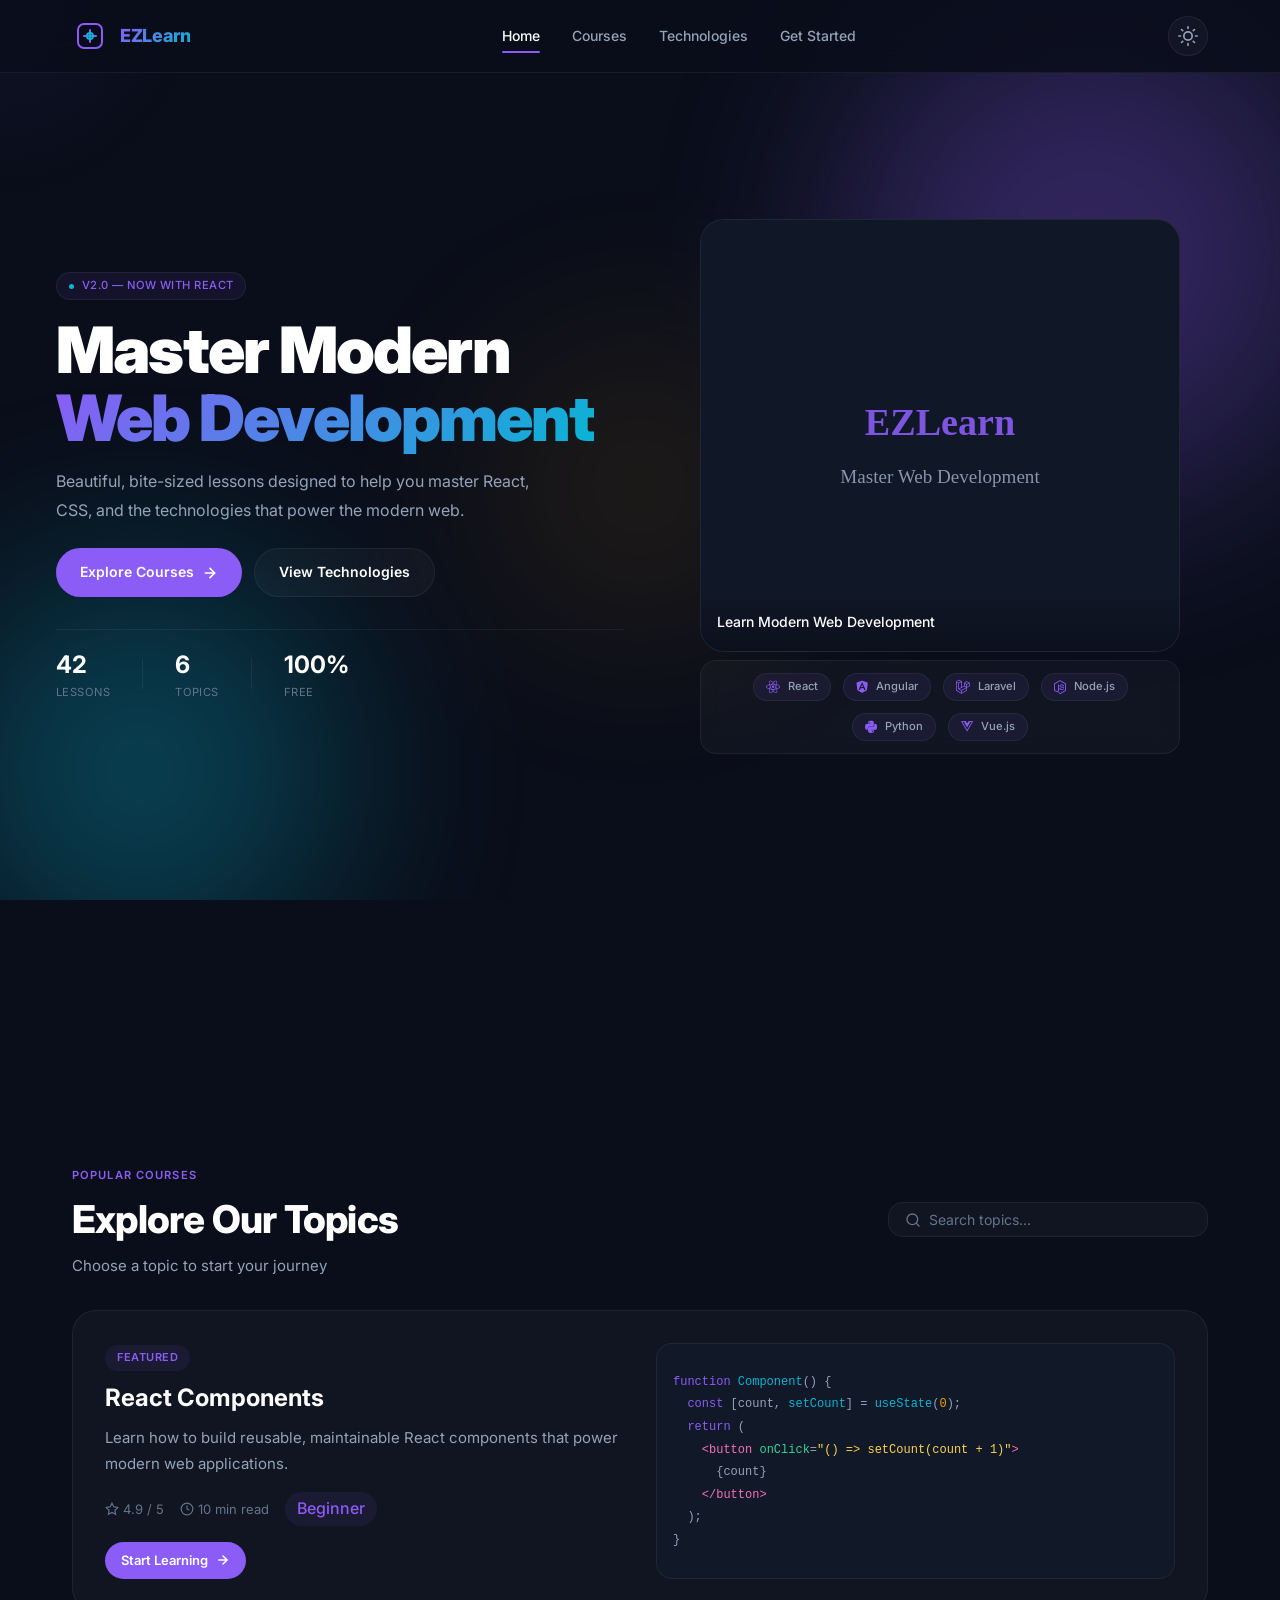
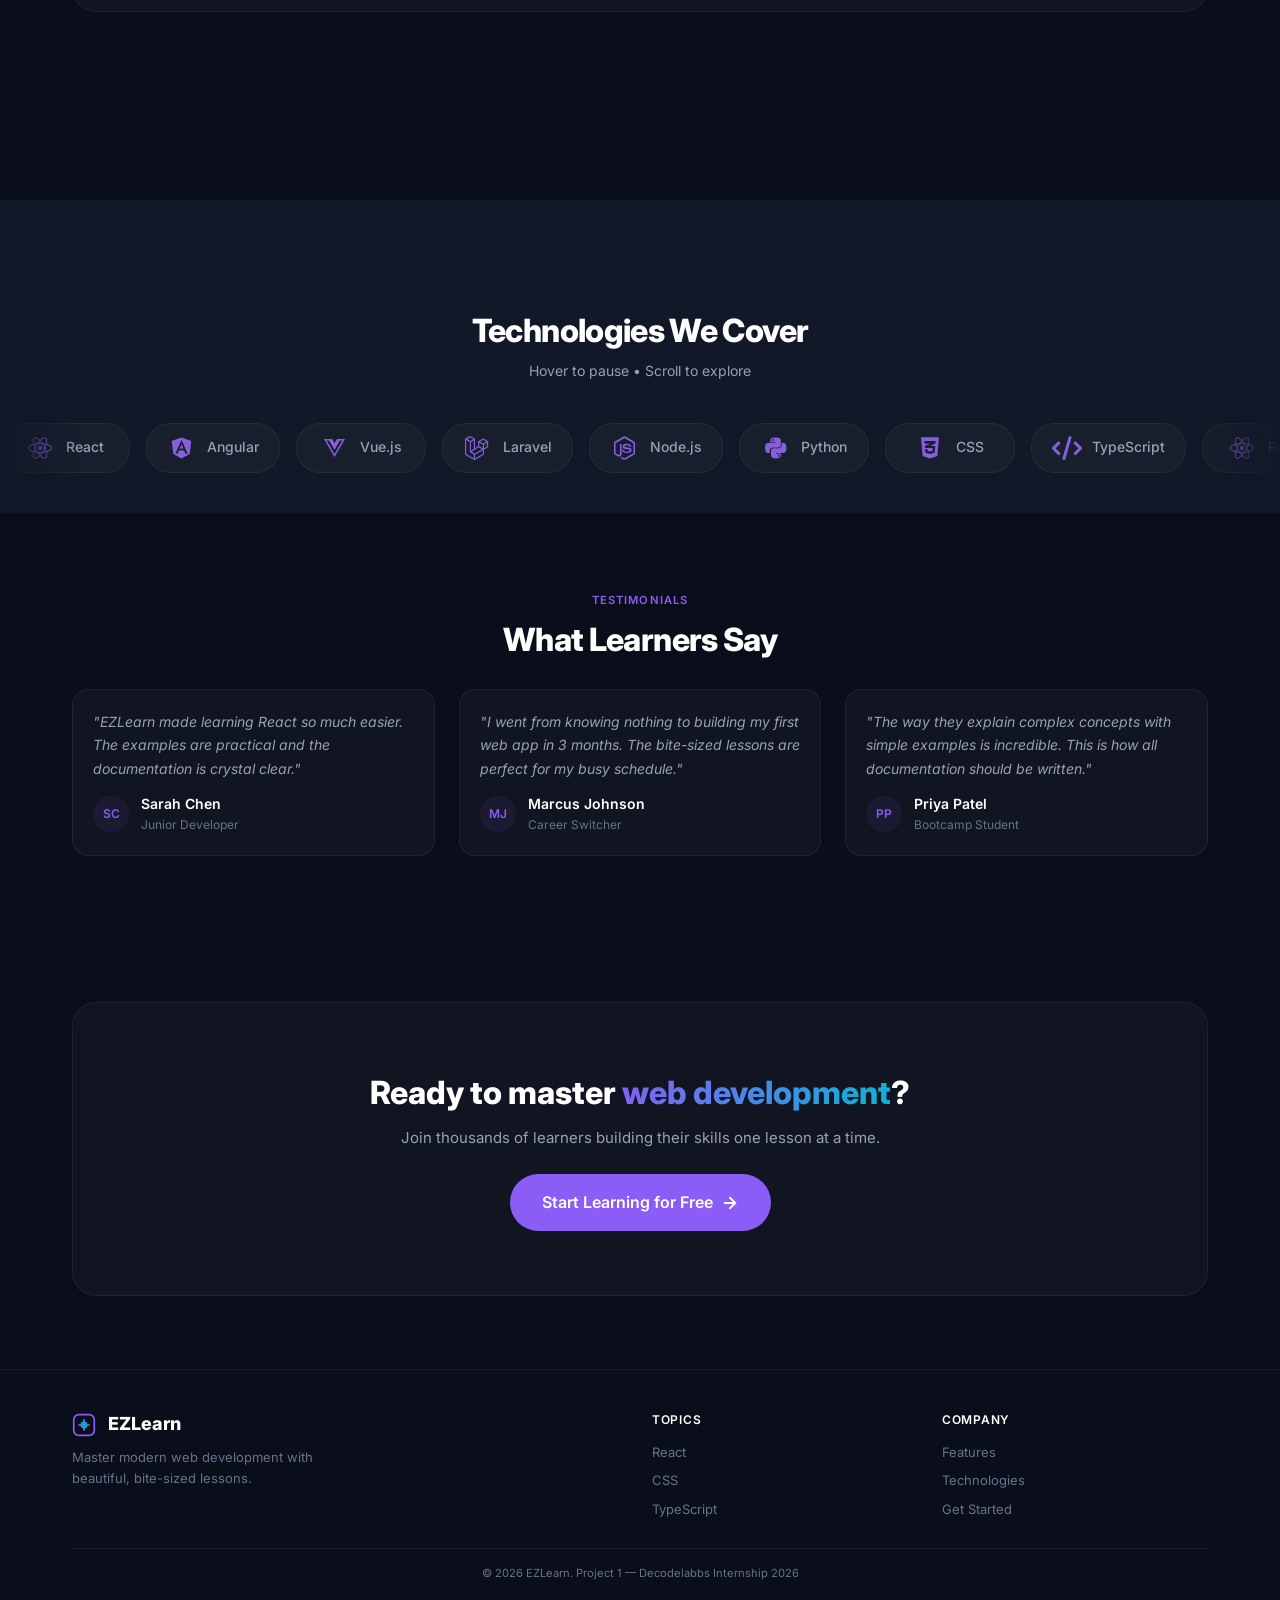
==== commit 5f9d2fa4: "Week 1 Project Done" ====
--- a/index.html
+++ b/index.html
@@ -6,6 +6,8 @@
     <meta name="description" content="EZLearn — Master modern web development with beautiful, bite-sized lessons." />
     <meta name="theme-color" content="#0A0E1A" />
     <title>EZLearn — Master Modern Web Development</title>
+    <link rel="icon" type="image/x-icon" href="favicon.ico?v=1">
+
     <link href="https://fonts.googleapis.com/css2?family=Inter:wght@300;400;500;600;700;800;900&family=JetBrains+Mono:wght@400;500&display=swap" rel="stylesheet" />
     <link rel="stylesheet" href="https://cdnjs.cloudflare.com/ajax/libs/font-awesome/6.4.0/css/all.min.css" />
     <link rel="stylesheet" href="css/style.css">
@@ -290,15 +292,15 @@
             <div class="footer-links">
                 <div class="footer-link-group">
                     <span class="footer-link-group-title">Topics</span>
-                    <a href="#" class="footer-link">React</a>
-                    <a href="#" class="footer-link">CSS</a>
-                    <a href="#" class="footer-link">TypeScript</a>
+                    <a href="courses.html?course=react" class="footer-link">React</a>
+                    <a href="courses.html?course=css" class="footer-link">CSS</a>
+                    <a href="courses.html?course=typescript" class="footer-link">TypeScript</a>
                 </div>
                 <div class="footer-link-group">
                     <span class="footer-link-group-title">Company</span>
-                    <a href="#" class="footer-link">About</a>
-                    <a href="#" class="footer-link">Contact</a>
-                    <a href="#" class="footer-link">Privacy</a>
+                    <a href="#featured" class="footer-link">Features</a>
+                    <a href="#tech-strip" class="footer-link">Technologies</a>
+                    <a href="#cta" class="footer-link">Get Started</a>
                 </div>
             </div>
         </div>
